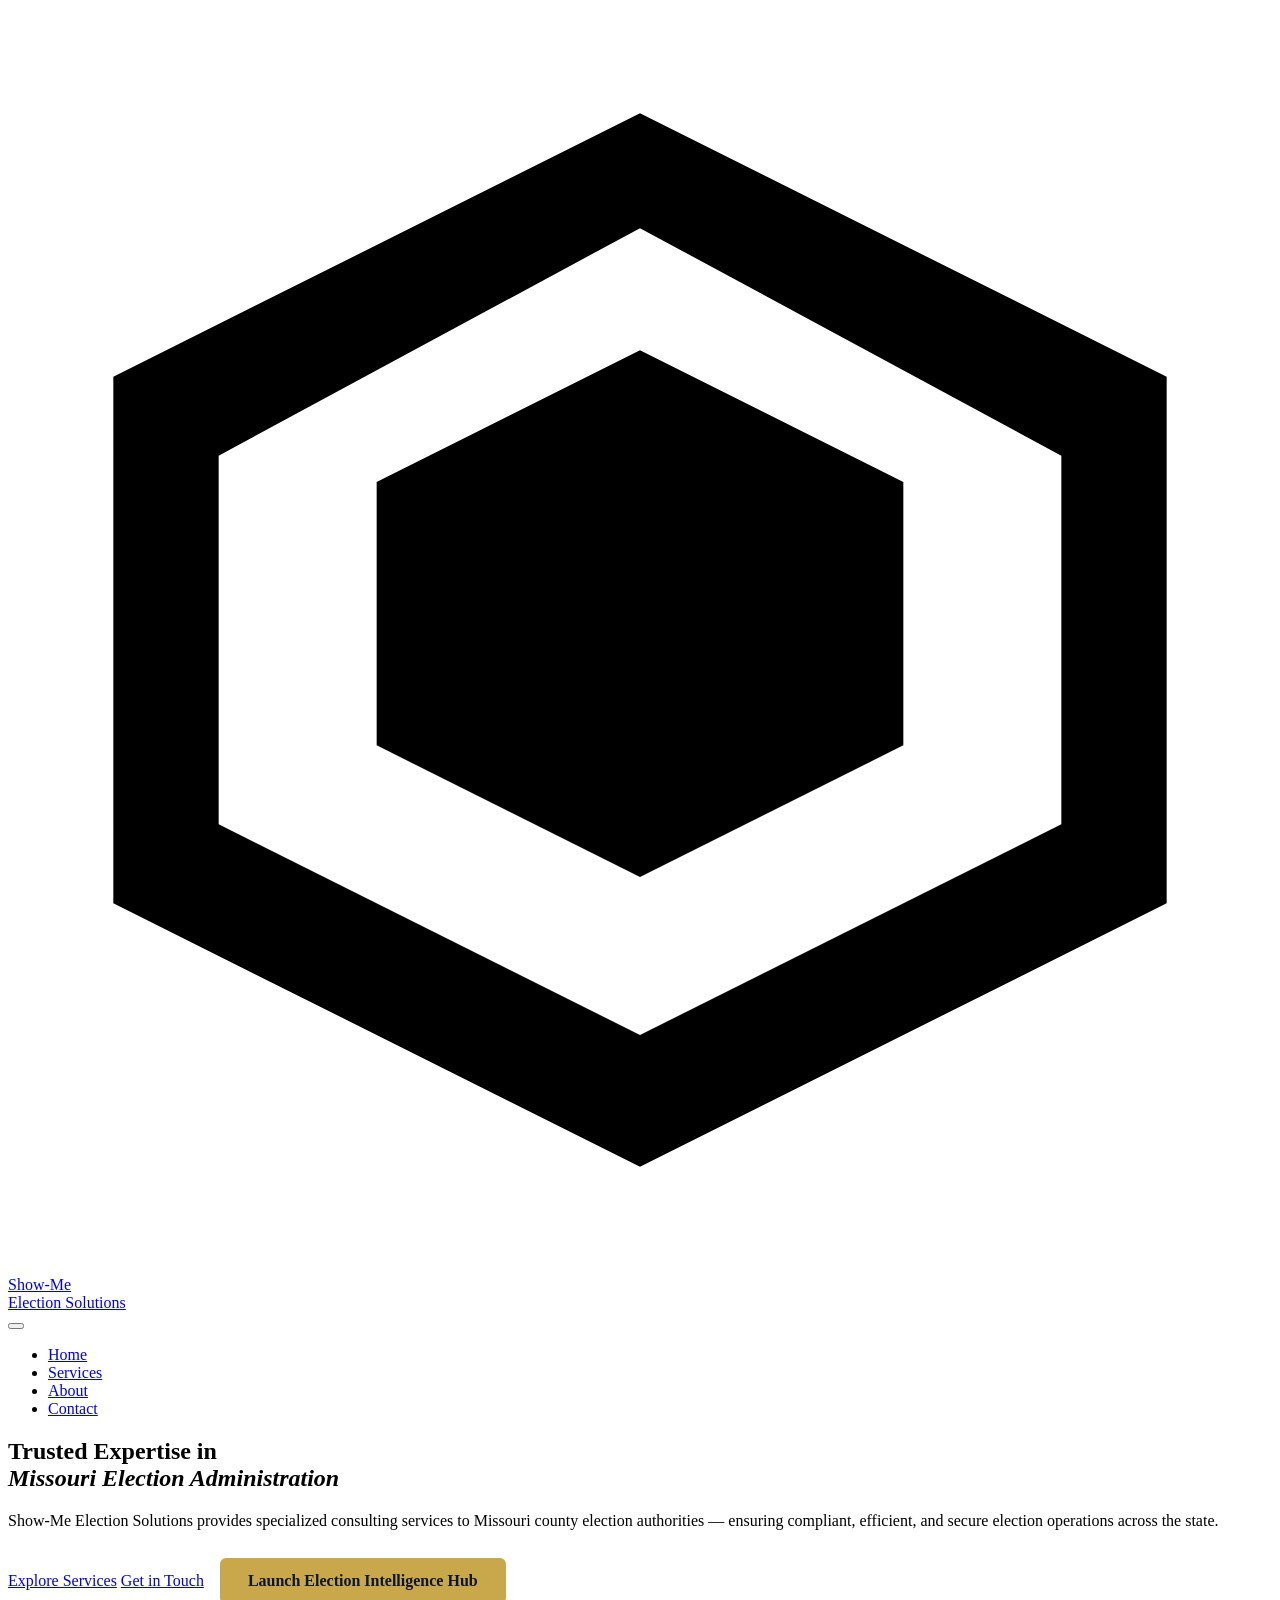
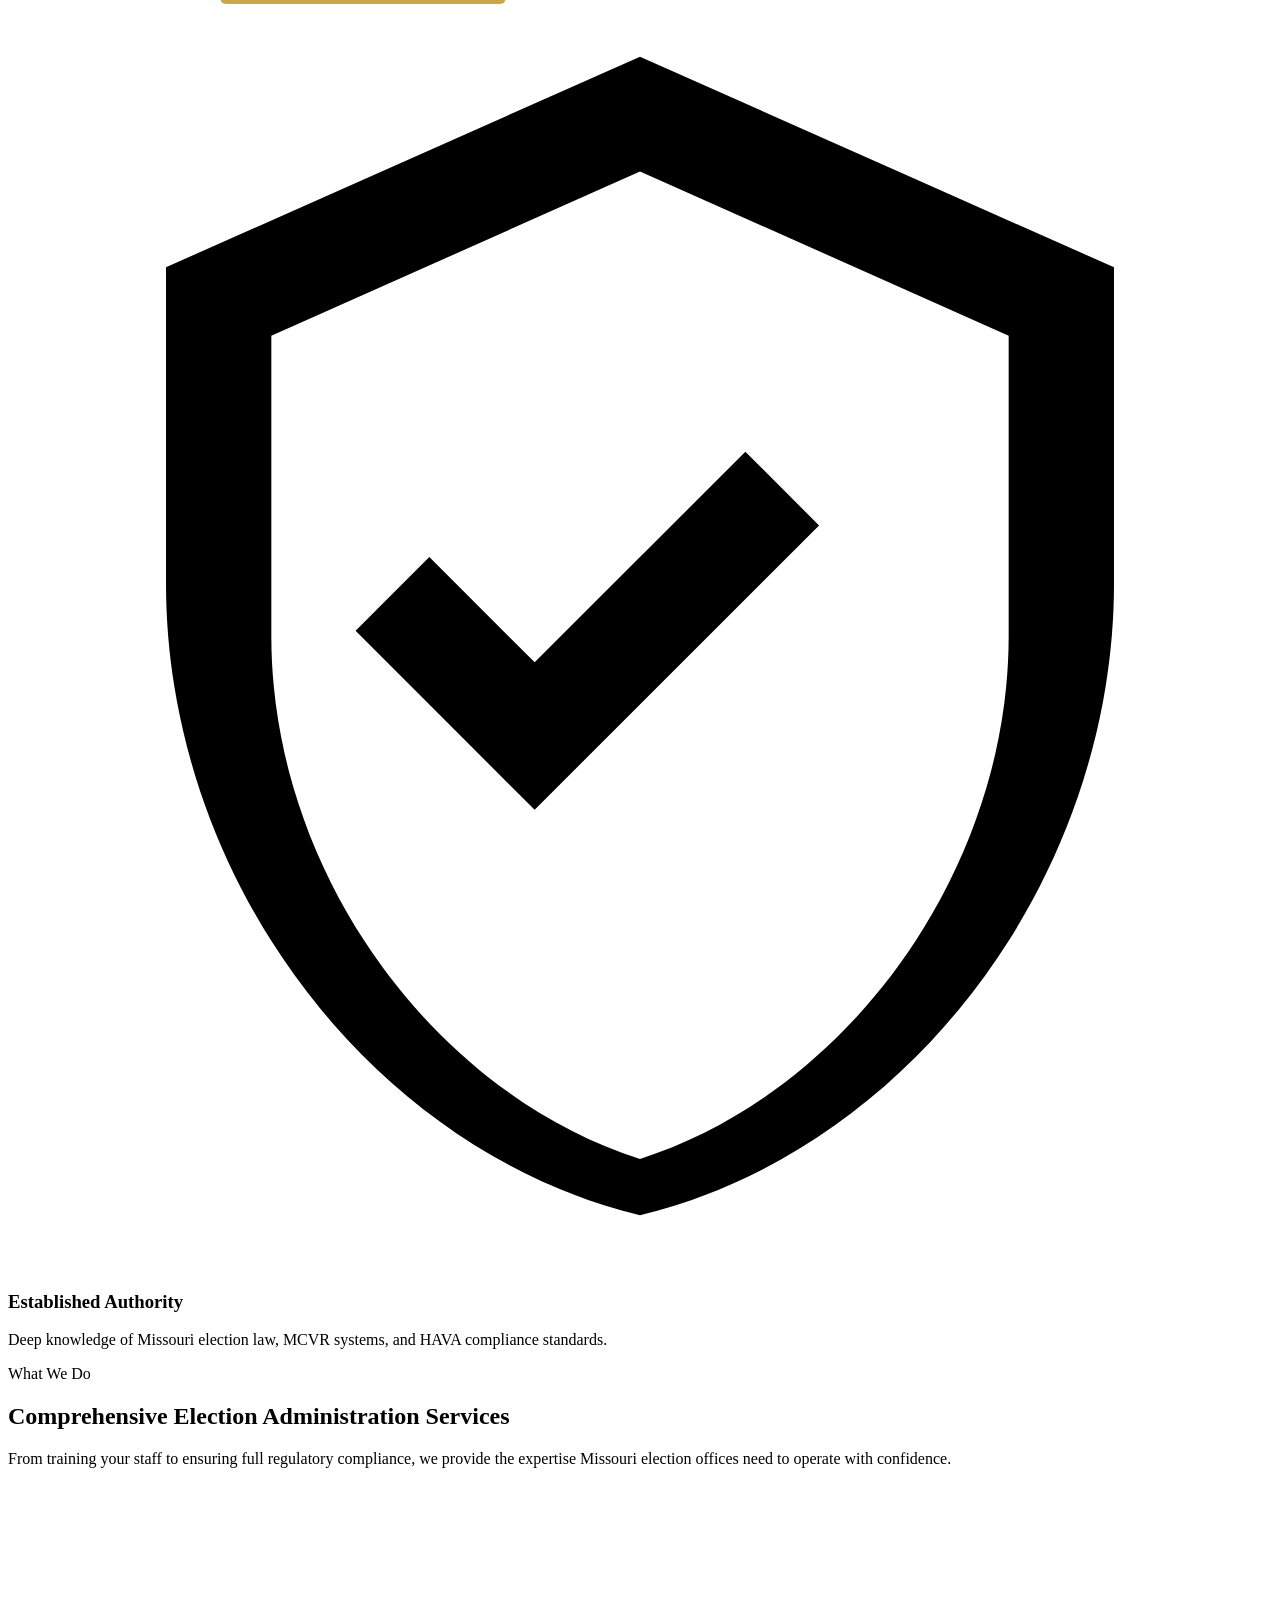
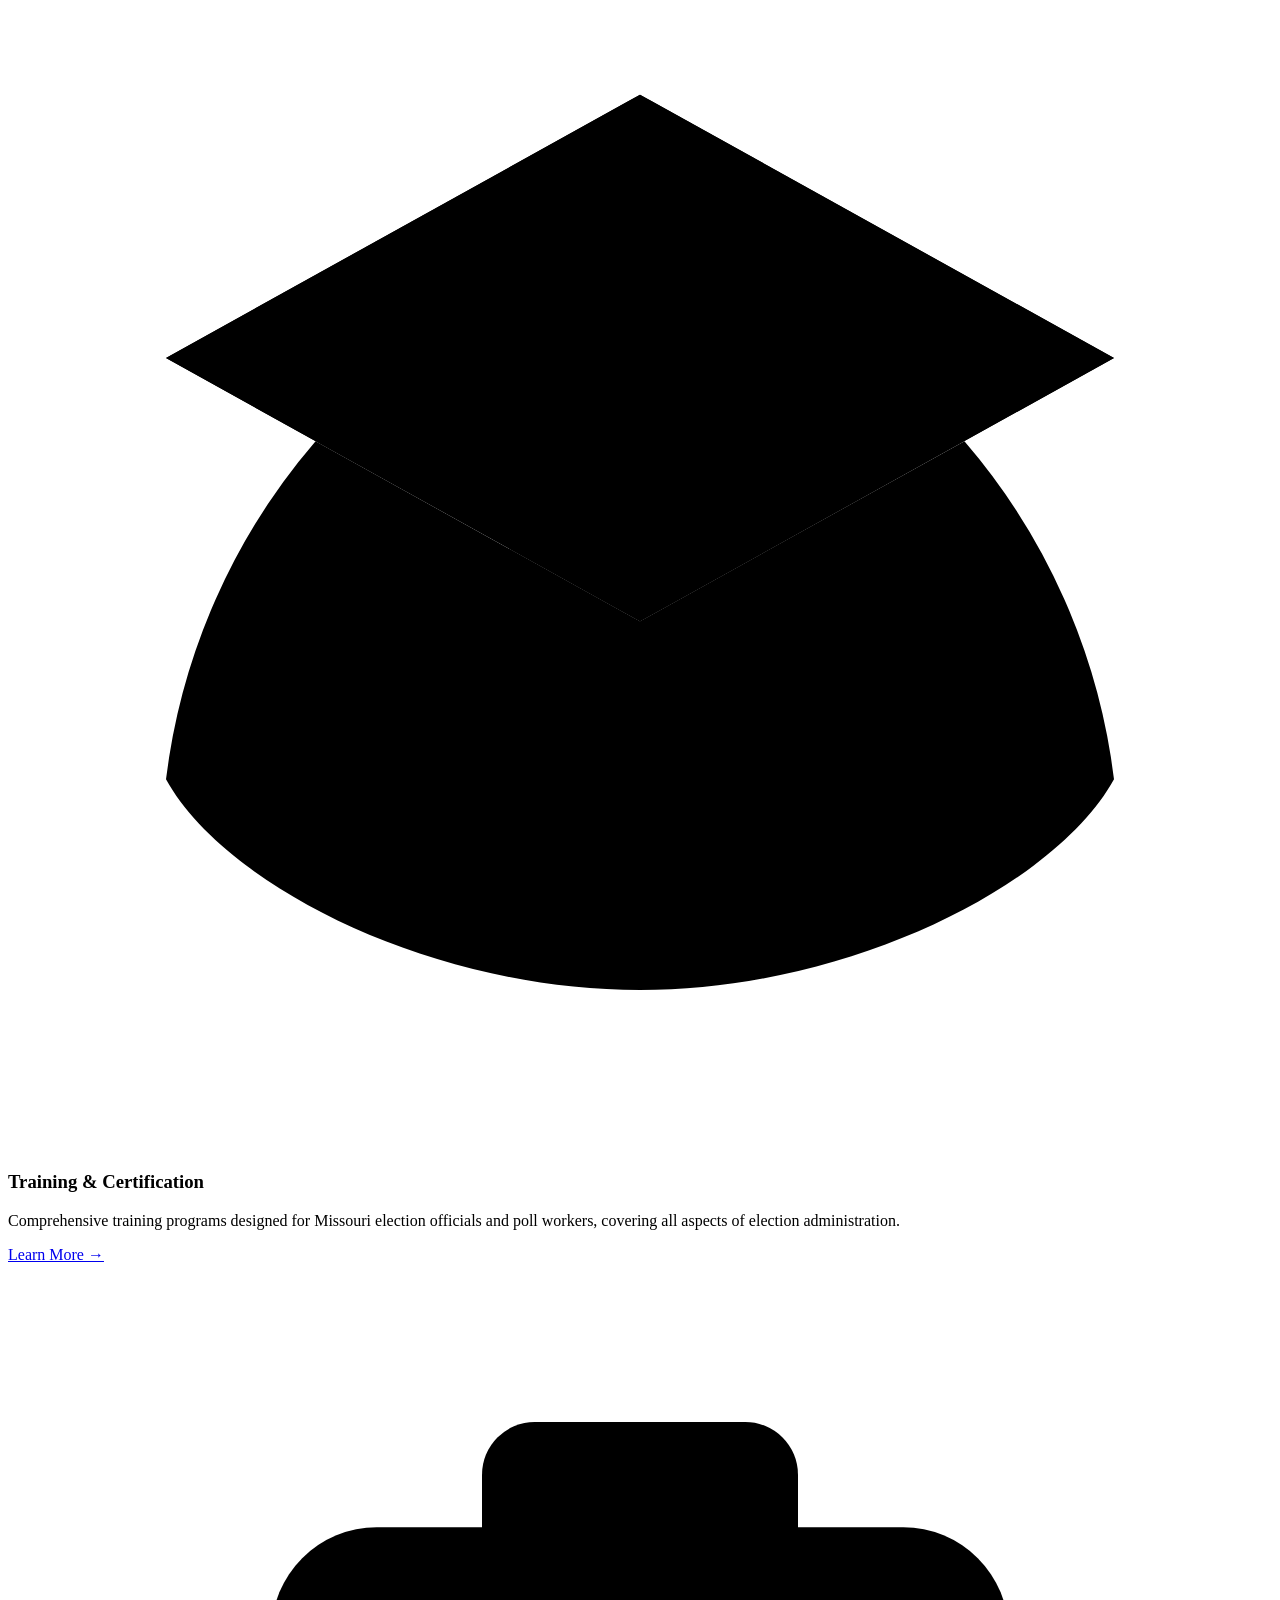
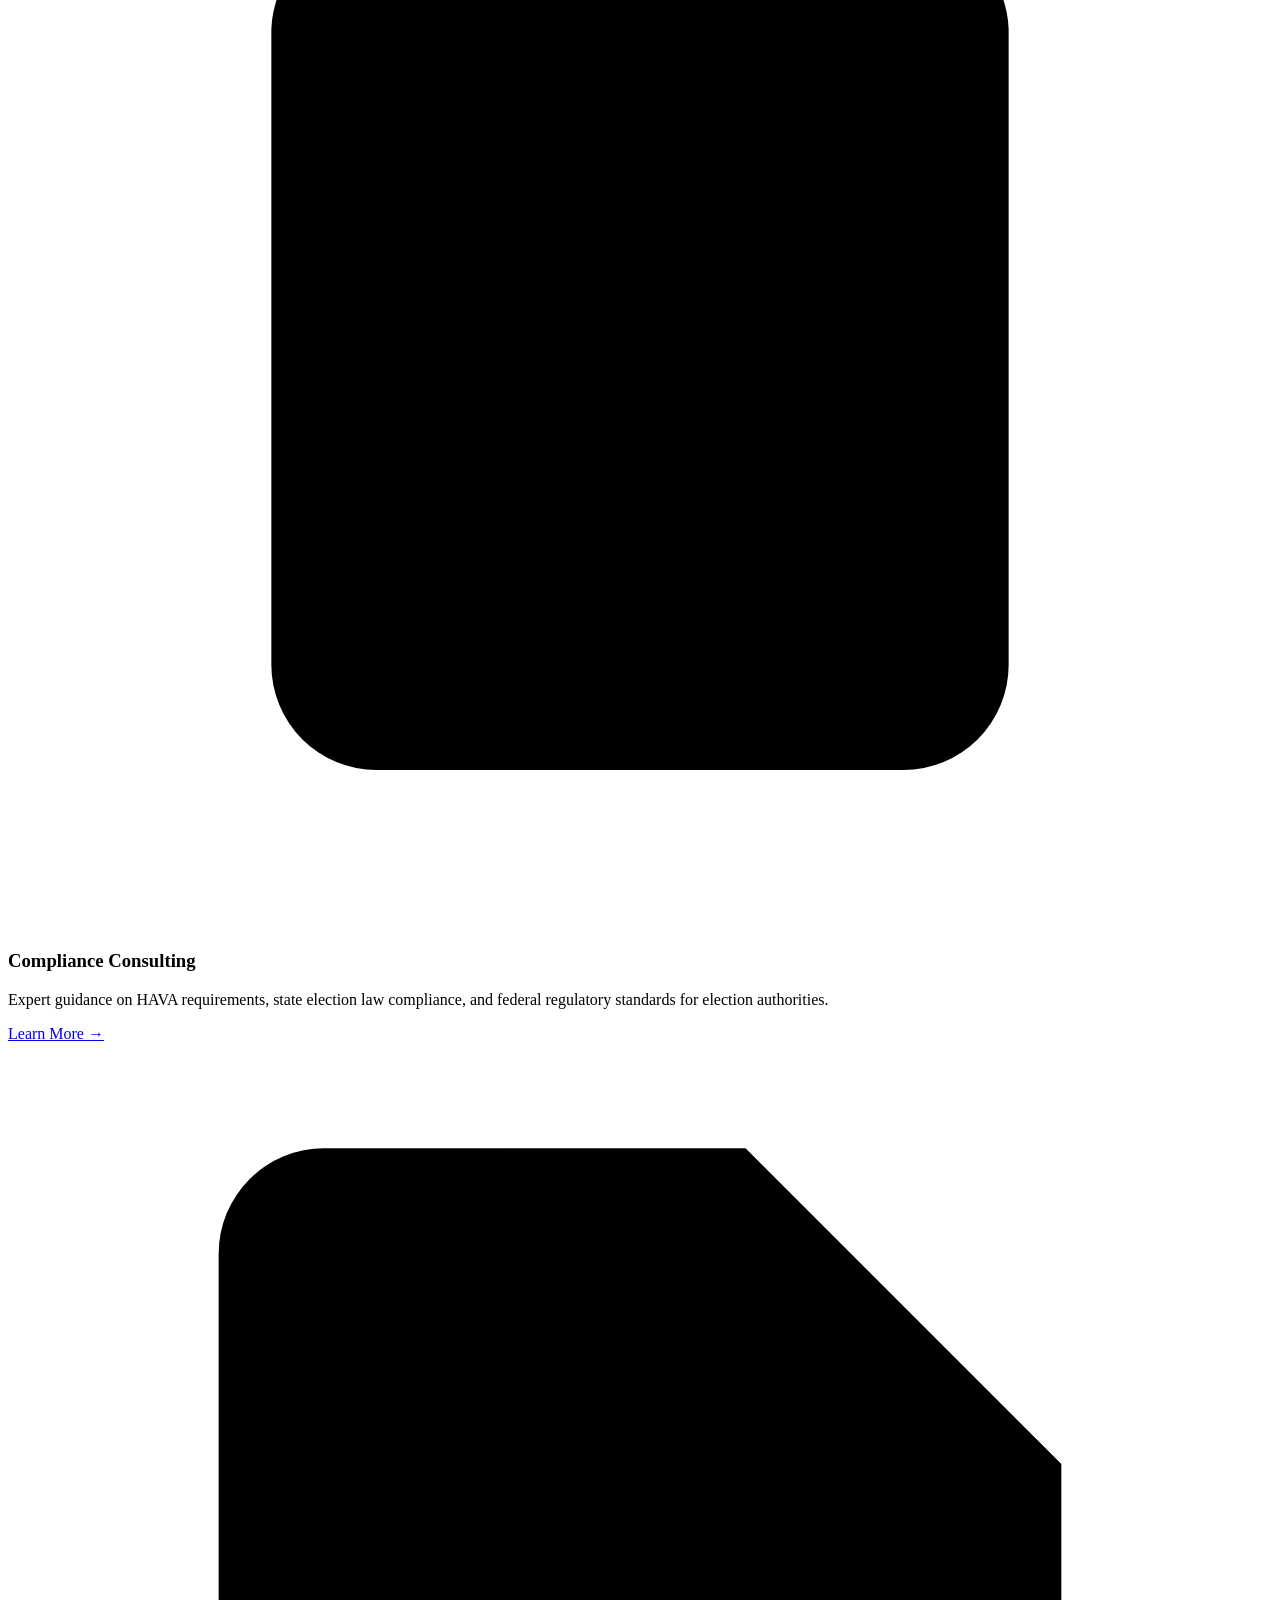
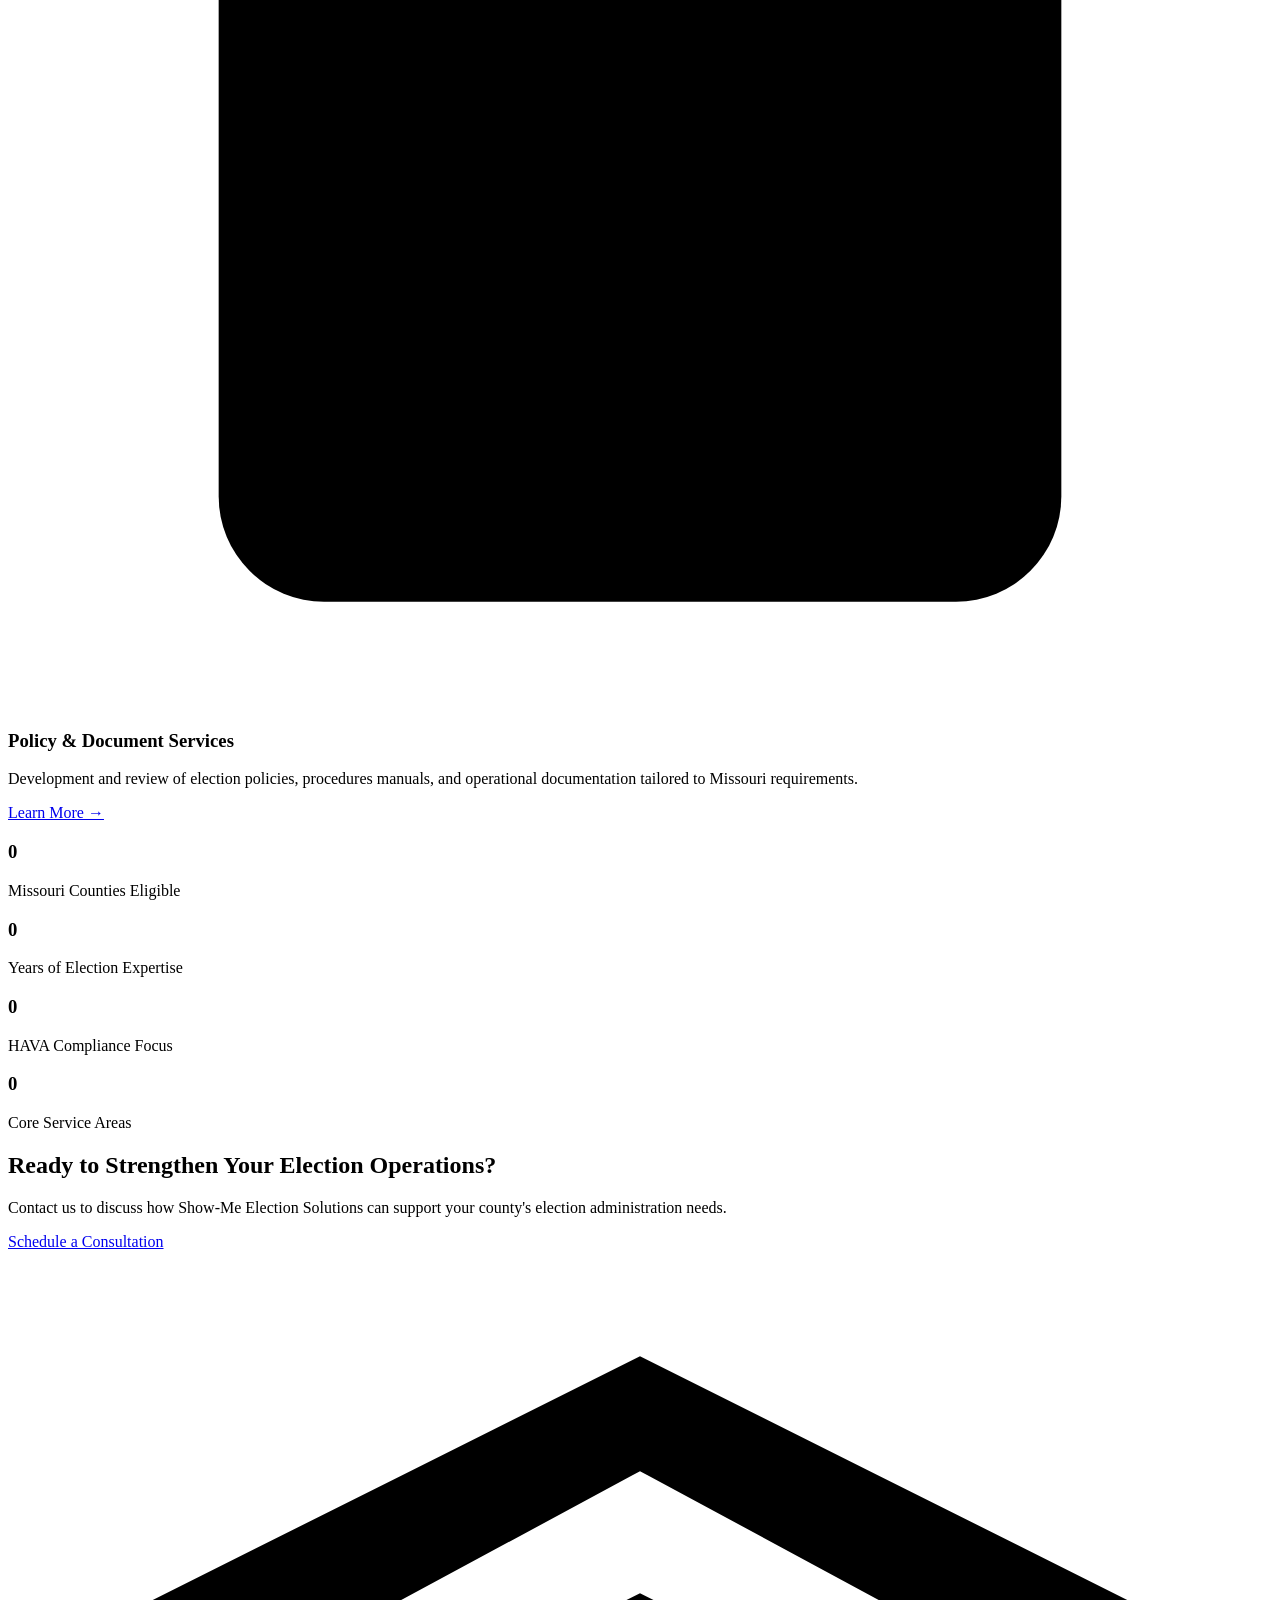
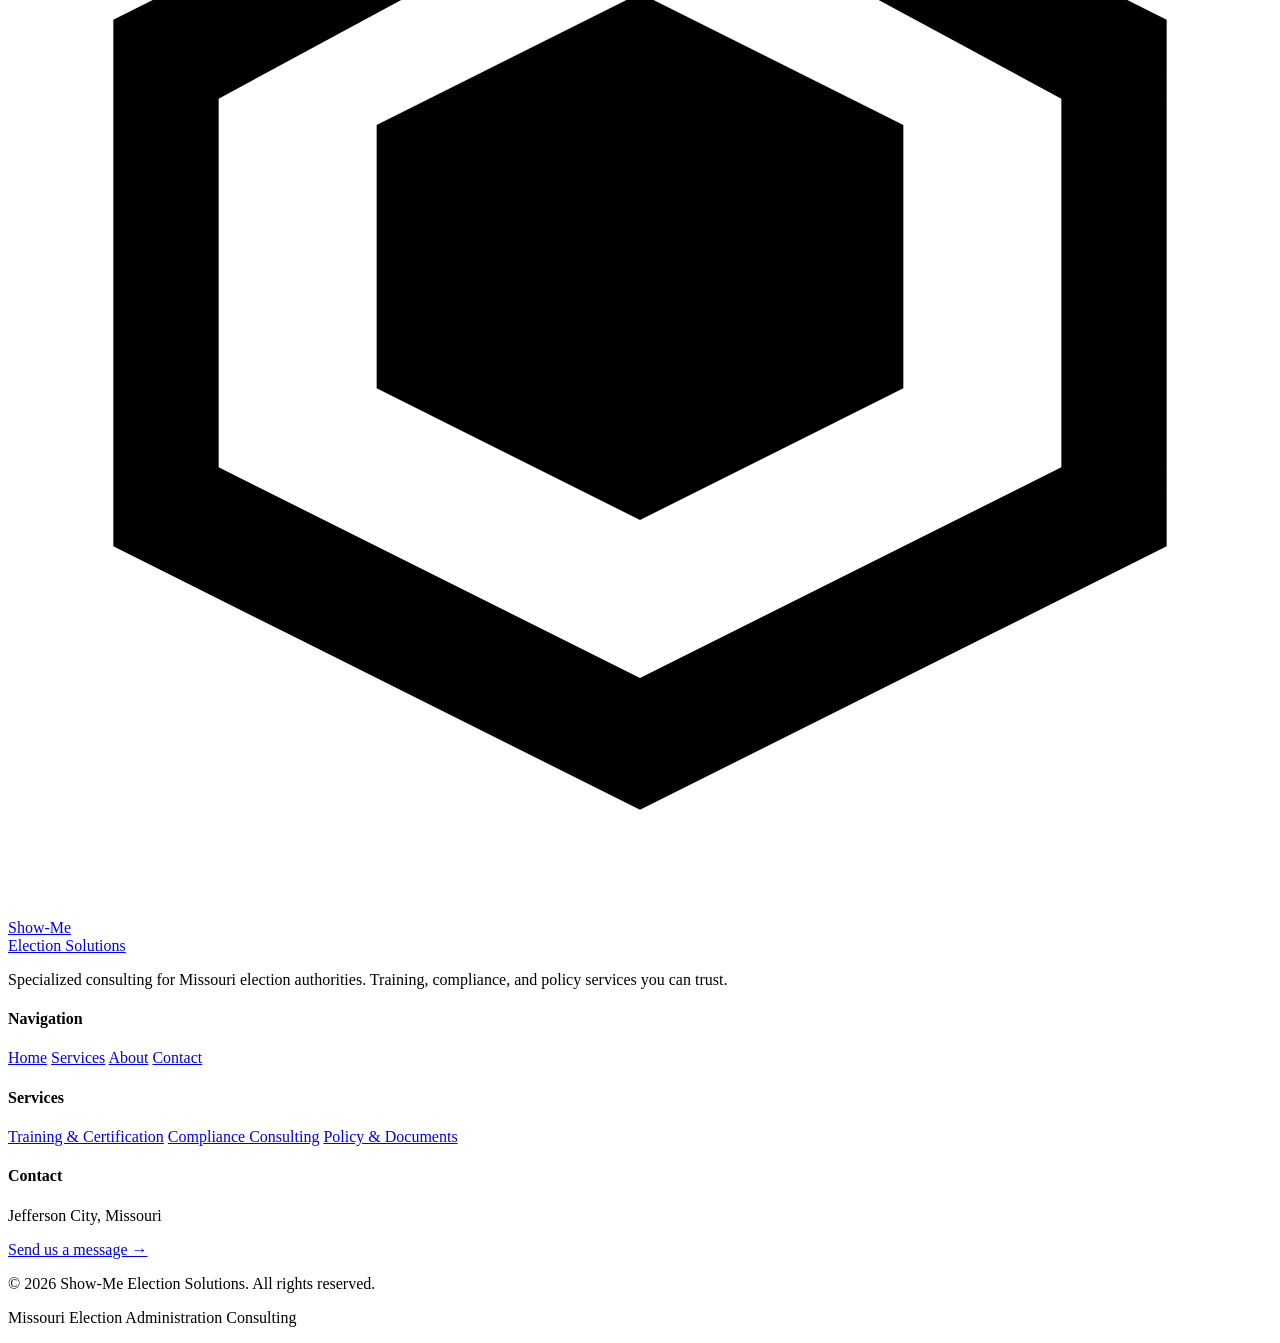
==== index.html @ 9c200816 "Add files via upload" ====
<!DOCTYPE html>
<html lang="en">
<head>
  <meta charset="UTF-8">
  <meta name="viewport" content="width=device-width, initial-scale=1.0">
  <title>Show-Me Election Solutions — Missouri Election Administration Consulting</title>
  <meta name="description" content="Missouri's trusted partner in election administration consulting. Training, compliance, and policy services for county election authorities.">
  <link rel="preconnect" href="https://fonts.googleapis.com">
  <link rel="preconnect" href="https://fonts.gstatic.com" crossorigin>
  <link href="https://fonts.googleapis.com/css2?family=Inter:wght@400;500;600;700&family=Playfair+Display:wght@600;700;800&display=swap" rel="stylesheet">
  <link rel="stylesheet" href="css/styles.css">
</head>
<body>

  <!-- ======== Header ======== -->
  <header class="site-header">
    <div class="container">
      <a href="index.html" class="logo">
        <div class="logo-icon">
          <svg viewBox="0 0 24 24"><path d="M12 2L2 7v10l10 5 10-5V7L12 2zm0 2.18L20 8.5v7l-8 4-8-4v-7l8-4.32z"/><path d="M12 6.5l-5 2.5v5l5 2.5 5-2.5v-5l-5-2.5z"/></svg>
        </div>
        <div class="logo-text">Show-Me<br><span>Election Solutions</span></div>
      </a>
      <button class="nav-toggle" aria-label="Toggle navigation" aria-expanded="false">
        <span></span><span></span><span></span>
      </button>
      <nav class="main-nav">
        <ul>
          <li><a href="index.html" class="active">Home</a></li>
          <li><a href="services.html">Services</a></li>
          <li><a href="about.html">About</a></li>
          <li><a href="contact.html">Contact</a></li>
        </ul>
      </nav>
    </div>
  </header>

  <!-- ======== Hero ======== -->
  <section class="hero">
    <div class="container">
      <div class="hero-content">
        <h1>Trusted Expertise in<br><em>Missouri Election Administration</em></h1>
        <p>Show-Me Election Solutions provides specialized consulting services to Missouri county election authorities — ensuring compliant, efficient, and secure election operations across the state.</p>
        <div class="hero-buttons">
          <a href="services.html" class="btn btn-gold">Explore Services</a>
          <a href="contact.html" class="btn btn-outline">Get in Touch</a>
          <a href="/hub.html" style="display:inline-block;background:#C9A84C;color:#0B1628;padding:14px 28px;border-radius:6px;font-weight:700;text-decoration:none;font-size:16px;margin-top:12px;margin-left:12px;">Launch Election Intelligence Hub</a>
        </div>
      </div>
      <div class="hero-visual">
        <div class="hero-badge">
          <svg viewBox="0 0 24 24"><path d="M12 1L3 5v6c0 5.55 3.84 10.74 9 12 5.16-1.26 9-6.45 9-12V5l-9-4zm0 2.18l7 3.12v5.7c0 4.47-3.07 8.67-7 9.93-3.93-1.26-7-5.46-7-9.93V6.3l7-3.12z"/><path d="M10 12.5l-2-2-1.4 1.4L10 15.3l5.4-5.4-1.4-1.4z"/></svg>
          <h3>Established Authority</h3>
          <p>Deep knowledge of Missouri election law, MCVR systems, and HAVA compliance standards.</p>
        </div>
      </div>
    </div>
  </section>

  <!-- ======== Services Overview ======== -->
  <section class="services-overview">
    <div class="container">
      <div class="text-center">
        <span class="section-label">What We Do</span>
        <h2 class="section-heading">Comprehensive Election Administration Services</h2>
        <p class="section-intro center">From training your staff to ensuring full regulatory compliance, we provide the expertise Missouri election offices need to operate with confidence.</p>
      </div>
      <div class="services-grid">
        <!-- Card 1 -->
        <div class="service-card">
          <div class="icon-wrap">
            <svg viewBox="0 0 24 24"><path d="M12 14l9-5-9-5-9 5 9 5z"/><path d="M12 14l6.16-3.42A12.08 12.08 0 0 1 21 17c-1.1 2-5 4-9 4s-7.9-2-9-4a12.08 12.08 0 0 1 2.84-6.42L12 14z"/><path d="M12 14l9-5-9-5-9 5 9 5z"/><line x1="3" y1="9" x2="3" y2="15"/></svg>
          </div>
          <h3>Training &amp; Certification</h3>
          <p>Comprehensive training programs designed for Missouri election officials and poll workers, covering all aspects of election administration.</p>
          <a href="services.html" class="card-link">Learn More &rarr;</a>
        </div>
        <!-- Card 2 -->
        <div class="service-card">
          <div class="icon-wrap">
            <svg viewBox="0 0 24 24"><path d="M9 5H7a2 2 0 0 0-2 2v12a2 2 0 0 0 2 2h10a2 2 0 0 0 2-2V7a2 2 0 0 0-2-2h-2"/><rect x="9" y="3" width="6" height="4" rx="1"/><path d="M9 14l2 2 4-4"/></svg>
          </div>
          <h3>Compliance Consulting</h3>
          <p>Expert guidance on HAVA requirements, state election law compliance, and federal regulatory standards for election authorities.</p>
          <a href="services.html" class="card-link">Learn More &rarr;</a>
        </div>
        <!-- Card 3 -->
        <div class="service-card">
          <div class="icon-wrap">
            <svg viewBox="0 0 24 24"><path d="M14 2H6a2 2 0 0 0-2 2v16a2 2 0 0 0 2 2h12a2 2 0 0 0 2-2V8l-6-6z"/><polyline points="14 2 14 8 20 8"/><line x1="16" y1="13" x2="8" y2="13"/><line x1="16" y1="17" x2="8" y2="17"/><line x1="10" y1="9" x2="8" y2="9"/></svg>
          </div>
          <h3>Policy &amp; Document Services</h3>
          <p>Development and review of election policies, procedures manuals, and operational documentation tailored to Missouri requirements.</p>
          <a href="services.html" class="card-link">Learn More &rarr;</a>
        </div>
      </div>
    </div>
  </section>

  <!-- ======== Trust Bar ======== -->
  <section class="trust-bar">
    <div class="container">
      <div class="trust-grid">
        <div class="trust-item">
          <h3 data-count="114" data-suffix="">0</h3>
          <p>Missouri Counties Eligible</p>
        </div>
        <div class="trust-item">
          <h3 data-count="20" data-suffix="+">0</h3>
          <p>Years of Election Expertise</p>
        </div>
        <div class="trust-item">
          <h3 data-count="100" data-suffix="%">0</h3>
          <p>HAVA Compliance Focus</p>
        </div>
        <div class="trust-item">
          <h3 data-count="3" data-suffix="">0</h3>
          <p>Core Service Areas</p>
        </div>
      </div>
    </div>
  </section>

  <!-- ======== CTA Banner ======== -->
  <section class="cta-banner">
    <div class="container">
      <h2>Ready to Strengthen Your Election Operations?</h2>
      <p>Contact us to discuss how Show-Me Election Solutions can support your county's election administration needs.</p>
      <a href="contact.html" class="btn btn-gold">Schedule a Consultation</a>
    </div>
  </section>

  <!-- ======== Footer ======== -->
  <footer class="site-footer">
    <div class="container">
      <div class="footer-grid">
        <div class="footer-brand">
          <a href="index.html" class="logo">
            <div class="logo-icon">
              <svg viewBox="0 0 24 24"><path d="M12 2L2 7v10l10 5 10-5V7L12 2zm0 2.18L20 8.5v7l-8 4-8-4v-7l8-4.32z"/><path d="M12 6.5l-5 2.5v5l5 2.5 5-2.5v-5l-5-2.5z"/></svg>
            </div>
            <div class="logo-text">Show-Me<br><span>Election Solutions</span></div>
          </a>
          <p>Specialized consulting for Missouri election authorities. Training, compliance, and policy services you can trust.</p>
        </div>
        <div class="footer-col">
          <h4>Navigation</h4>
          <a href="index.html">Home</a>
          <a href="services.html">Services</a>
          <a href="about.html">About</a>
          <a href="contact.html">Contact</a>
        </div>
        <div class="footer-col">
          <h4>Services</h4>
          <a href="services.html">Training &amp; Certification</a>
          <a href="services.html">Compliance Consulting</a>
          <a href="services.html">Policy &amp; Documents</a>
        </div>
        <div class="footer-col">
          <h4>Contact</h4>
          <p>Jefferson City, Missouri</p>
          <p style="margin-top:8px"><a href="contact.html">Send us a message &rarr;</a></p>
        </div>
      </div>
      <div class="footer-bottom">
        <p>&copy; 2026 Show-Me Election Solutions. All rights reserved.</p>
        <p>Missouri Election Administration Consulting</p>
      </div>
    </div>
  </footer>

  <script src="js/main.js"></script>
</body>
</html>
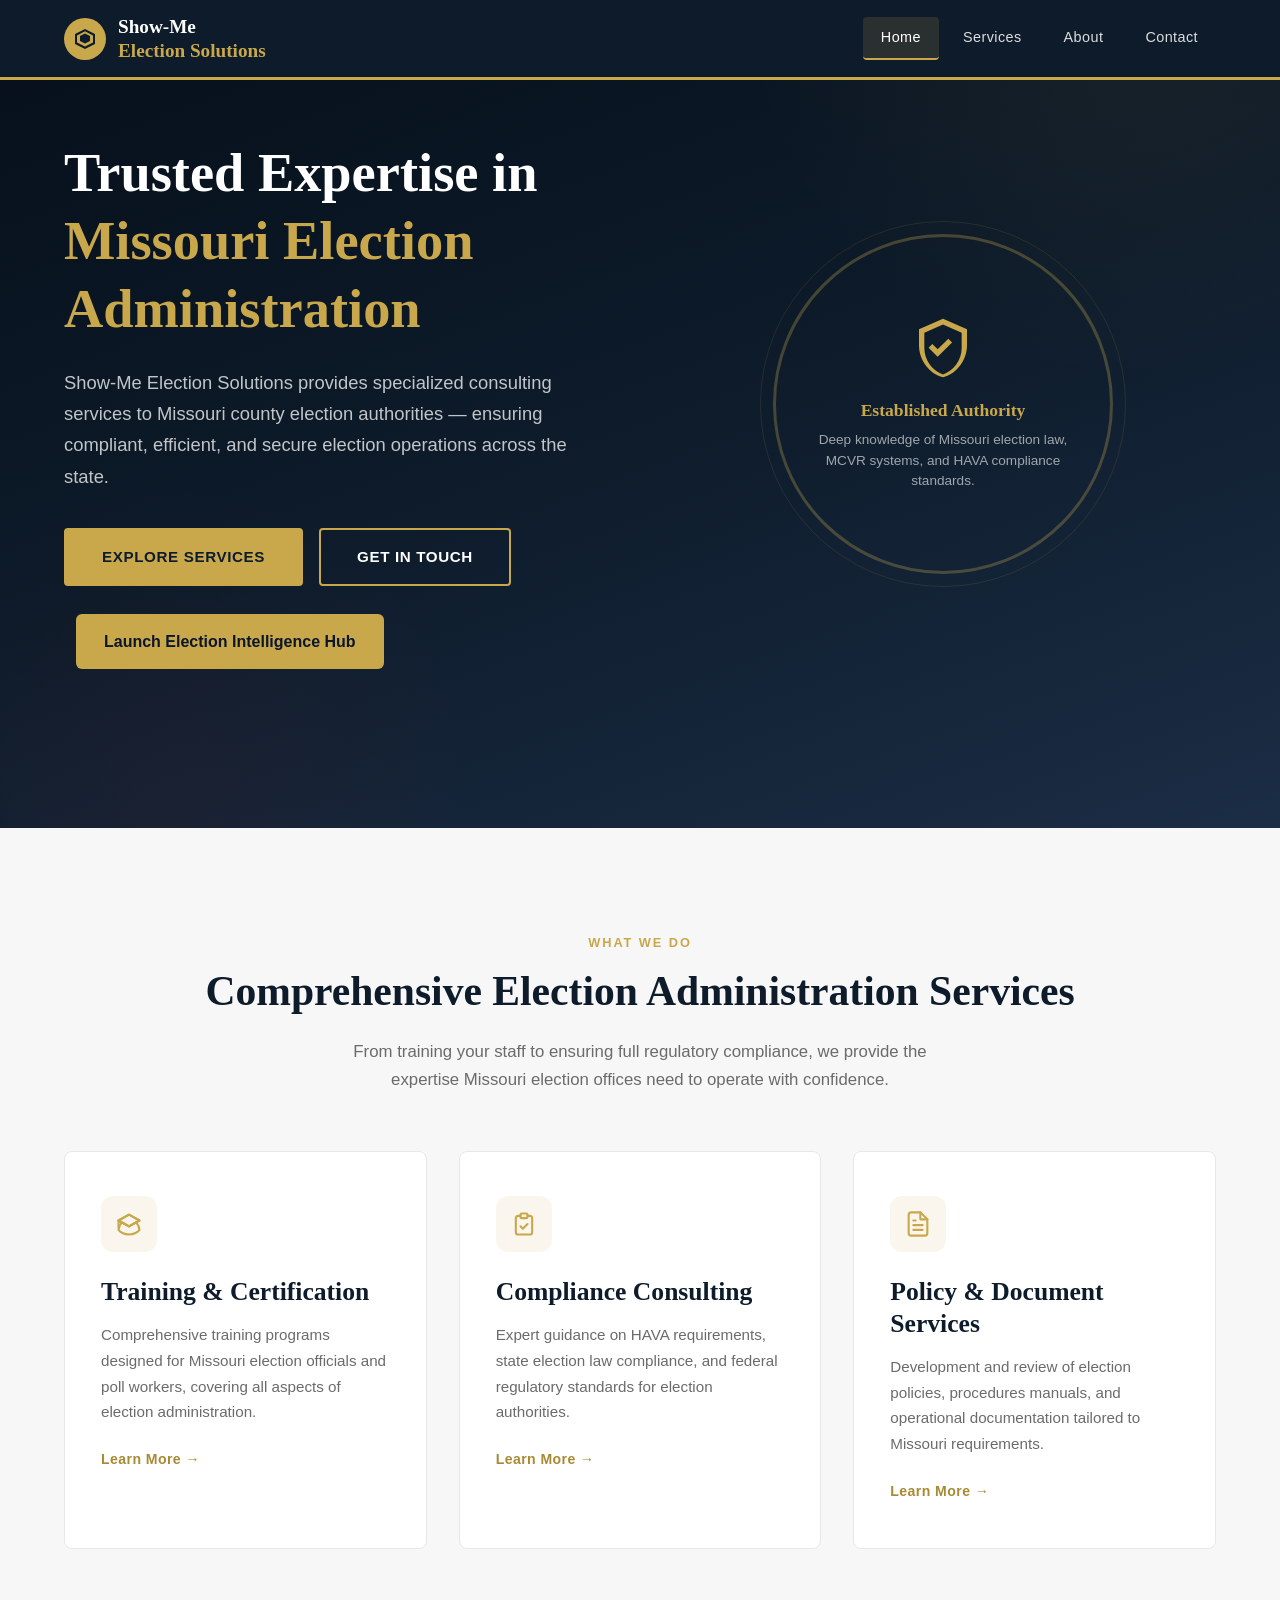
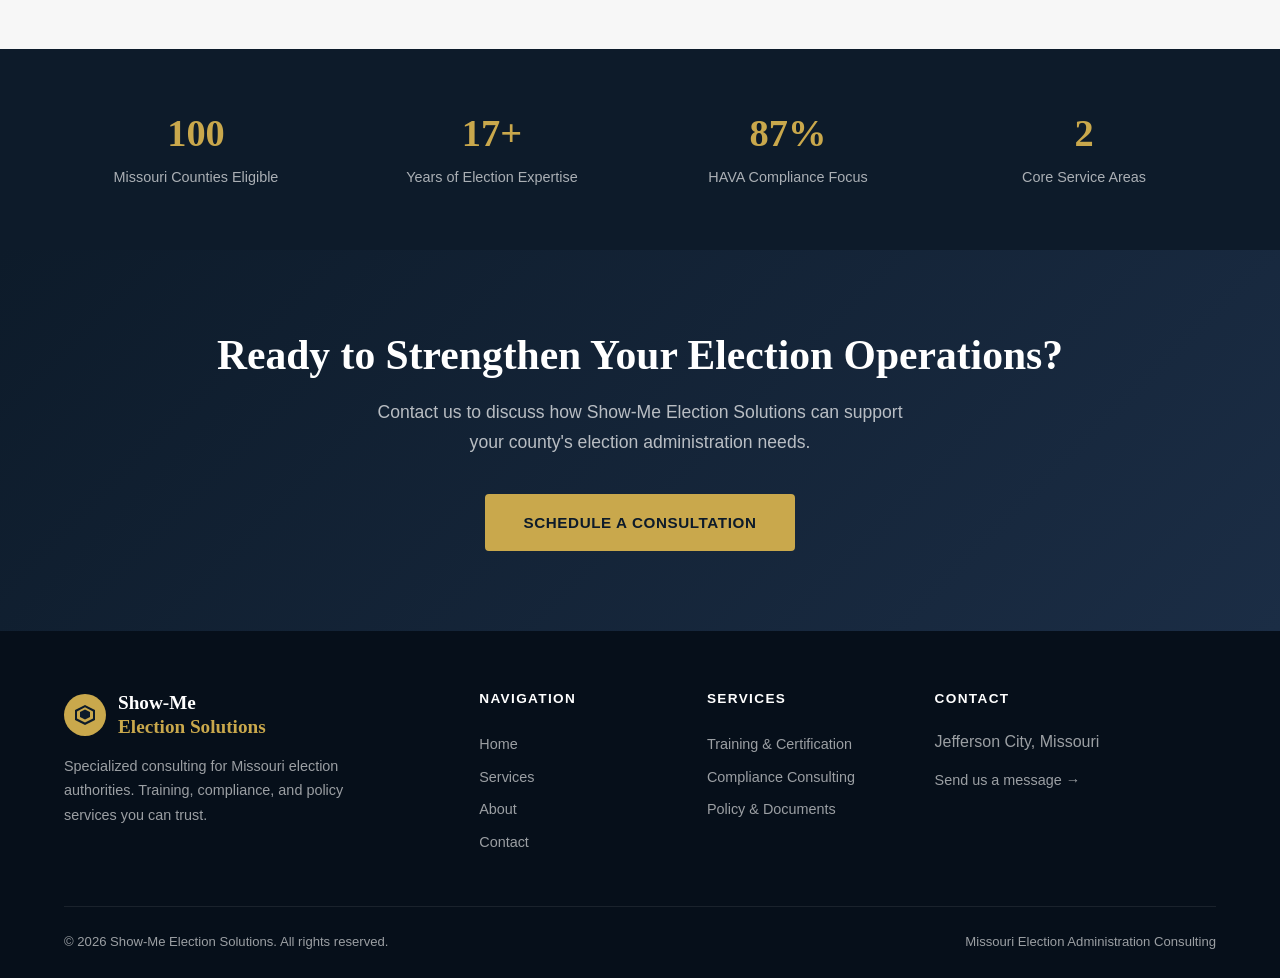
==== commit d7eb282a: "Update link to Election Intelligence Hub" ====
--- a/index.html
+++ b/index.html
@@ -44,7 +44,7 @@
         <div class="hero-buttons">
           <a href="services.html" class="btn btn-gold">Explore Services</a>
           <a href="contact.html" class="btn btn-outline">Get in Touch</a>
-          <a href="/hub.html" style="display:inline-block;background:#C9A84C;color:#0B1628;padding:14px 28px;border-radius:6px;font-weight:700;text-decoration:none;font-size:16px;margin-top:12px;margin-left:12px;">Launch Election Intelligence Hub</a>
+          <a href="hub.html" style="display:inline-block;background:#C9A84C;color:#0B1628;padding:14px 28px;border-radius:6px;font-weight:700;text-decoration:none;font-size:16px;margin-top:12px;margin-left:12px;">Launch Election Intelligence Hub</a>
         </div>
       </div>
       <div class="hero-visual">
--- a/css/styles.css
+++ b/css/styles.css
@@ -0,0 +1,726 @@
+/* ============================================
+   Show-Me Election Solutions — Master Stylesheet
+   Colors: Navy #0D1B2A | Gold #C9A84C | Red #B22222
+   ============================================ */
+
+/* ---------- Reset & Base ---------- */
+*, *::before, *::after { box-sizing: border-box; margin: 0; padding: 0; }
+
+:root {
+  --navy:  #0D1B2A;
+  --navy-light: #1B2D45;
+  --navy-dark: #060F1A;
+  --gold:  #C9A84C;
+  --gold-light: #D4BA6A;
+  --gold-dark: #A88A34;
+  --red:   #B22222;
+  --red-light: #C93C3C;
+  --white: #FFFFFF;
+  --off-white: #F5F5F0;
+  --gray-100: #F7F7F7;
+  --gray-200: #E8E8E8;
+  --gray-300: #D1D1D1;
+  --gray-600: #6B6B6B;
+  --gray-800: #333333;
+  --font-heading: 'Playfair Display', Georgia, serif;
+  --font-body: 'Inter', -apple-system, BlinkMacSystemFont, sans-serif;
+  --max-width: 1200px;
+  --header-height: 80px;
+  --transition: 0.3s ease;
+}
+
+html { scroll-behavior: smooth; font-size: 16px; }
+
+body {
+  font-family: var(--font-body);
+  color: var(--gray-800);
+  line-height: 1.7;
+  background: var(--white);
+  -webkit-font-smoothing: antialiased;
+}
+
+img { max-width: 100%; display: block; }
+a   { text-decoration: none; color: inherit; }
+ul  { list-style: none; }
+
+.container { width: 90%; max-width: var(--max-width); margin: 0 auto; }
+
+/* ---------- Typography ---------- */
+h1, h2, h3, h4 { font-family: var(--font-heading); font-weight: 700; line-height: 1.25; color: var(--navy); }
+h1 { font-size: clamp(2.2rem, 5vw, 3.4rem); }
+h2 { font-size: clamp(1.8rem, 3.5vw, 2.6rem); }
+h3 { font-size: clamp(1.25rem, 2.5vw, 1.6rem); }
+
+/* ---------- Buttons ---------- */
+.btn {
+  display: inline-block;
+  padding: 14px 36px;
+  border-radius: 4px;
+  font-family: var(--font-body);
+  font-weight: 600;
+  font-size: 0.95rem;
+  letter-spacing: 0.04em;
+  text-transform: uppercase;
+  cursor: pointer;
+  transition: all var(--transition);
+  border: 2px solid transparent;
+}
+.btn-gold {
+  background: var(--gold);
+  color: var(--navy);
+  border-color: var(--gold);
+}
+.btn-gold:hover {
+  background: var(--gold-dark);
+  border-color: var(--gold-dark);
+}
+.btn-outline {
+  background: transparent;
+  color: var(--white);
+  border-color: var(--gold);
+}
+.btn-outline:hover {
+  background: var(--gold);
+  color: var(--navy);
+}
+.btn-red {
+  background: var(--red);
+  color: var(--white);
+  border-color: var(--red);
+}
+.btn-red:hover {
+  background: var(--red-light);
+  border-color: var(--red-light);
+}
+
+/* ---------- Header / Nav ---------- */
+.site-header {
+  position: fixed;
+  top: 0; left: 0; right: 0;
+  z-index: 1000;
+  height: var(--header-height);
+  background: var(--navy);
+  border-bottom: 3px solid var(--gold);
+  transition: background var(--transition);
+}
+.site-header .container {
+  display: flex;
+  align-items: center;
+  justify-content: space-between;
+  height: 100%;
+}
+.logo {
+  display: flex;
+  align-items: center;
+  gap: 12px;
+}
+.logo-icon {
+  width: 42px; height: 42px;
+  background: var(--gold);
+  border-radius: 50%;
+  display: flex;
+  align-items: center;
+  justify-content: center;
+}
+.logo-icon svg { width: 24px; height: 24px; fill: var(--navy); }
+.logo-text {
+  font-family: var(--font-heading);
+  font-size: 1.2rem;
+  font-weight: 700;
+  color: var(--white);
+  line-height: 1.2;
+}
+.logo-text span { color: var(--gold); }
+
+.main-nav ul { display: flex; gap: 6px; }
+.main-nav a {
+  display: block;
+  padding: 8px 18px;
+  color: rgba(255,255,255,0.85);
+  font-size: 0.9rem;
+  font-weight: 500;
+  letter-spacing: 0.03em;
+  border-radius: 4px;
+  transition: all var(--transition);
+}
+.main-nav a:hover,
+.main-nav a.active {
+  color: var(--white);
+  background: rgba(201,168,76,0.15);
+}
+.main-nav a.active { border-bottom: 2px solid var(--gold); }
+
+/* Mobile nav toggle */
+.nav-toggle {
+  display: none;
+  flex-direction: column;
+  gap: 5px;
+  background: none;
+  border: none;
+  cursor: pointer;
+  padding: 6px;
+}
+.nav-toggle span {
+  width: 26px; height: 2px;
+  background: var(--white);
+  border-radius: 2px;
+  transition: all var(--transition);
+}
+
+/* ---------- Hero ---------- */
+.hero {
+  position: relative;
+  min-height: 92vh;
+  display: flex;
+  align-items: center;
+  background: linear-gradient(160deg, var(--navy-dark) 0%, var(--navy) 50%, var(--navy-light) 100%);
+  overflow: hidden;
+  padding-top: var(--header-height);
+}
+.hero::before {
+  content: '';
+  position: absolute;
+  top: -50%; right: -20%;
+  width: 800px; height: 800px;
+  background: radial-gradient(circle, rgba(201,168,76,0.07) 0%, transparent 70%);
+  border-radius: 50%;
+}
+.hero::after {
+  content: '';
+  position: absolute;
+  bottom: -30%; left: -10%;
+  width: 600px; height: 600px;
+  background: radial-gradient(circle, rgba(178,34,34,0.05) 0%, transparent 70%);
+  border-radius: 50%;
+}
+.hero .container {
+  position: relative; z-index: 2;
+  display: grid;
+  grid-template-columns: 1fr 1fr;
+  gap: 60px;
+  align-items: center;
+}
+.hero-content h1 { color: var(--white); margin-bottom: 24px; }
+.hero-content h1 em {
+  font-style: normal;
+  color: var(--gold);
+}
+.hero-content p {
+  color: rgba(255,255,255,0.75);
+  font-size: 1.15rem;
+  margin-bottom: 36px;
+  max-width: 520px;
+}
+.hero-buttons { display: flex; gap: 16px; flex-wrap: wrap; }
+
+.hero-visual {
+  display: flex;
+  justify-content: center;
+  align-items: center;
+}
+.hero-badge {
+  width: 340px; height: 340px;
+  border: 3px solid rgba(201,168,76,0.3);
+  border-radius: 50%;
+  display: flex;
+  flex-direction: column;
+  align-items: center;
+  justify-content: center;
+  text-align: center;
+  padding: 40px;
+  position: relative;
+}
+.hero-badge::before {
+  content: '';
+  position: absolute;
+  inset: -16px;
+  border: 1px solid rgba(201,168,76,0.12);
+  border-radius: 50%;
+}
+.hero-badge svg {
+  width: 64px; height: 64px;
+  fill: var(--gold);
+  margin-bottom: 20px;
+}
+.hero-badge h3 {
+  color: var(--gold);
+  font-size: 1.1rem;
+  margin-bottom: 8px;
+}
+.hero-badge p {
+  color: rgba(255,255,255,0.6);
+  font-size: 0.85rem;
+  line-height: 1.5;
+}
+
+/* ---------- Section Defaults ---------- */
+section { padding: 100px 0; }
+
+.section-label {
+  display: inline-block;
+  font-size: 0.8rem;
+  font-weight: 700;
+  letter-spacing: 0.15em;
+  text-transform: uppercase;
+  color: var(--gold);
+  margin-bottom: 12px;
+}
+.section-heading {
+  margin-bottom: 20px;
+}
+.section-intro {
+  color: var(--gray-600);
+  font-size: 1.05rem;
+  max-width: 640px;
+  margin-bottom: 56px;
+}
+.section-intro.center { margin-left: auto; margin-right: auto; text-align: center; }
+.text-center { text-align: center; }
+
+/* ---------- Services Grid (Home) ---------- */
+.services-overview { background: var(--gray-100); }
+
+.services-grid {
+  display: grid;
+  grid-template-columns: repeat(3, 1fr);
+  gap: 32px;
+}
+.service-card {
+  background: var(--white);
+  border-radius: 8px;
+  padding: 44px 36px;
+  border: 1px solid var(--gray-200);
+  transition: all var(--transition);
+  position: relative;
+  overflow: hidden;
+}
+.service-card::before {
+  content: '';
+  position: absolute;
+  top: 0; left: 0; right: 0;
+  height: 4px;
+  background: var(--gold);
+  transform: scaleX(0);
+  transform-origin: left;
+  transition: transform var(--transition);
+}
+.service-card:hover::before { transform: scaleX(1); }
+.service-card:hover {
+  box-shadow: 0 12px 40px rgba(13,27,42,0.08);
+  transform: translateY(-4px);
+}
+.service-card .icon-wrap {
+  width: 56px; height: 56px;
+  background: rgba(201,168,76,0.1);
+  border-radius: 12px;
+  display: flex;
+  align-items: center;
+  justify-content: center;
+  margin-bottom: 24px;
+}
+.service-card .icon-wrap svg {
+  width: 28px; height: 28px;
+  stroke: var(--gold);
+  fill: none;
+  stroke-width: 1.8;
+  stroke-linecap: round;
+  stroke-linejoin: round;
+}
+.service-card h3 { margin-bottom: 14px; }
+.service-card p { color: var(--gray-600); font-size: 0.95rem; margin-bottom: 20px; }
+.service-card .card-link {
+  font-size: 0.88rem;
+  font-weight: 600;
+  color: var(--gold-dark);
+  letter-spacing: 0.03em;
+  transition: color var(--transition);
+}
+.service-card .card-link:hover { color: var(--red); }
+
+/* ---------- Trust Bar ---------- */
+.trust-bar {
+  background: var(--navy);
+  padding: 60px 0;
+}
+.trust-grid {
+  display: grid;
+  grid-template-columns: repeat(4, 1fr);
+  gap: 32px;
+  text-align: center;
+}
+.trust-item h3 {
+  font-size: 2.4rem;
+  color: var(--gold);
+  margin-bottom: 8px;
+}
+.trust-item p {
+  color: rgba(255,255,255,0.65);
+  font-size: 0.9rem;
+}
+
+/* ---------- CTA Banner ---------- */
+.cta-banner {
+  background: linear-gradient(135deg, var(--navy) 0%, var(--navy-light) 100%);
+  padding: 80px 0;
+  text-align: center;
+}
+.cta-banner h2 { color: var(--white); margin-bottom: 16px; }
+.cta-banner p {
+  color: rgba(255,255,255,0.7);
+  font-size: 1.1rem;
+  max-width: 560px;
+  margin: 0 auto 36px;
+}
+
+/* ---------- Services Page ---------- */
+.page-hero {
+  padding: 160px 0 80px;
+  background: linear-gradient(160deg, var(--navy-dark) 0%, var(--navy) 100%);
+  text-align: center;
+}
+.page-hero h1 { color: var(--white); margin-bottom: 16px; }
+.page-hero p {
+  color: rgba(255,255,255,0.7);
+  font-size: 1.1rem;
+  max-width: 600px;
+  margin: 0 auto;
+}
+
+.service-detail {
+  padding: 80px 0;
+  border-bottom: 1px solid var(--gray-200);
+}
+.service-detail:last-of-type { border-bottom: none; }
+
+.service-detail .container {
+  display: grid;
+  grid-template-columns: 1fr 1fr;
+  gap: 60px;
+  align-items: center;
+}
+.service-detail:nth-child(even) .service-detail-content { order: 2; }
+.service-detail:nth-child(even) .service-detail-visual { order: 1; }
+
+.service-detail-content .section-label { margin-bottom: 10px; }
+.service-detail-content h2 { margin-bottom: 20px; }
+.service-detail-content > p {
+  color: var(--gray-600);
+  margin-bottom: 28px;
+  font-size: 1.02rem;
+}
+.service-features {
+  display: flex;
+  flex-direction: column;
+  gap: 14px;
+}
+.service-features li {
+  display: flex;
+  align-items: flex-start;
+  gap: 12px;
+  font-size: 0.95rem;
+  color: var(--gray-800);
+}
+.service-features li svg {
+  width: 20px; height: 20px;
+  flex-shrink: 0;
+  stroke: var(--gold);
+  fill: none;
+  stroke-width: 2;
+  margin-top: 2px;
+}
+
+.service-detail-visual {
+  background: var(--gray-100);
+  border-radius: 12px;
+  padding: 48px;
+  display: flex;
+  align-items: center;
+  justify-content: center;
+  min-height: 320px;
+}
+.service-detail-visual .visual-icon {
+  width: 120px; height: 120px;
+  border-radius: 50%;
+  background: rgba(201,168,76,0.12);
+  display: flex;
+  align-items: center;
+  justify-content: center;
+}
+.service-detail-visual .visual-icon svg {
+  width: 56px; height: 56px;
+  stroke: var(--gold);
+  fill: none;
+  stroke-width: 1.5;
+}
+
+/* ---------- About Page ---------- */
+.about-intro {
+  padding: 80px 0;
+}
+.about-intro .container {
+  display: grid;
+  grid-template-columns: 1fr 1fr;
+  gap: 60px;
+  align-items: center;
+}
+.about-intro-text h2 { margin-bottom: 20px; }
+.about-intro-text p {
+  color: var(--gray-600);
+  margin-bottom: 16px;
+  font-size: 1.02rem;
+}
+.about-visual {
+  background: linear-gradient(135deg, var(--navy) 0%, var(--navy-light) 100%);
+  border-radius: 12px;
+  padding: 48px;
+  text-align: center;
+  color: var(--white);
+}
+.about-visual .seal {
+  width: 140px; height: 140px;
+  margin: 0 auto 24px;
+  border: 3px solid var(--gold);
+  border-radius: 50%;
+  display: flex;
+  align-items: center;
+  justify-content: center;
+}
+.about-visual .seal svg {
+  width: 64px; height: 64px;
+  fill: var(--gold);
+}
+.about-visual h3 { color: var(--gold); margin-bottom: 8px; font-size: 1.2rem; }
+.about-visual p { color: rgba(255,255,255,0.65); font-size: 0.95rem; }
+
+.expertise-section {
+  background: var(--gray-100);
+  padding: 80px 0;
+}
+.expertise-grid {
+  display: grid;
+  grid-template-columns: repeat(3, 1fr);
+  gap: 32px;
+  margin-top: 48px;
+}
+.expertise-card {
+  background: var(--white);
+  border-radius: 8px;
+  padding: 36px 30px;
+  border-left: 4px solid var(--gold);
+}
+.expertise-card h3 { font-size: 1.15rem; margin-bottom: 12px; }
+.expertise-card p { color: var(--gray-600); font-size: 0.93rem; }
+
+.values-section { padding: 80px 0; }
+.values-grid {
+  display: grid;
+  grid-template-columns: repeat(3, 1fr);
+  gap: 32px;
+  margin-top: 48px;
+}
+.value-item { text-align: center; padding: 20px; }
+.value-item .value-icon {
+  width: 64px; height: 64px;
+  margin: 0 auto 20px;
+  background: rgba(13,27,42,0.06);
+  border-radius: 50%;
+  display: flex;
+  align-items: center;
+  justify-content: center;
+}
+.value-item .value-icon svg {
+  width: 28px; height: 28px;
+  stroke: var(--navy);
+  fill: none;
+  stroke-width: 1.8;
+}
+.value-item h3 { font-size: 1.1rem; margin-bottom: 10px; }
+.value-item p { color: var(--gray-600); font-size: 0.93rem; }
+
+/* ---------- Contact Page ---------- */
+.contact-section { padding: 80px 0; }
+.contact-layout {
+  display: grid;
+  grid-template-columns: 1fr 1fr;
+  gap: 60px;
+}
+.contact-info h2 { margin-bottom: 16px; }
+.contact-info > p { color: var(--gray-600); margin-bottom: 32px; font-size: 1.02rem; }
+.contact-details { display: flex; flex-direction: column; gap: 24px; }
+.contact-detail-item {
+  display: flex;
+  align-items: flex-start;
+  gap: 16px;
+}
+.contact-detail-item .cd-icon {
+  width: 48px; height: 48px;
+  background: rgba(201,168,76,0.1);
+  border-radius: 10px;
+  display: flex;
+  align-items: center;
+  justify-content: center;
+  flex-shrink: 0;
+}
+.contact-detail-item .cd-icon svg {
+  width: 22px; height: 22px;
+  stroke: var(--gold);
+  fill: none;
+  stroke-width: 1.8;
+}
+.contact-detail-item h4 {
+  font-family: var(--font-body);
+  font-weight: 600;
+  font-size: 0.95rem;
+  margin-bottom: 4px;
+  color: var(--navy);
+}
+.contact-detail-item p { color: var(--gray-600); font-size: 0.93rem; }
+
+/* Form */
+.contact-form-wrap {
+  background: var(--white);
+  border: 1px solid var(--gray-200);
+  border-radius: 12px;
+  padding: 44px;
+  box-shadow: 0 4px 24px rgba(13,27,42,0.06);
+}
+.contact-form-wrap h3 { margin-bottom: 28px; }
+
+.form-group { margin-bottom: 22px; }
+.form-row { display: grid; grid-template-columns: 1fr 1fr; gap: 20px; }
+.form-group label {
+  display: block;
+  font-size: 0.88rem;
+  font-weight: 600;
+  color: var(--navy);
+  margin-bottom: 6px;
+}
+.form-group input,
+.form-group select,
+.form-group textarea {
+  width: 100%;
+  padding: 12px 16px;
+  border: 1px solid var(--gray-300);
+  border-radius: 6px;
+  font-family: var(--font-body);
+  font-size: 0.95rem;
+  color: var(--gray-800);
+  transition: border-color var(--transition);
+  background: var(--white);
+}
+.form-group input:focus,
+.form-group select:focus,
+.form-group textarea:focus {
+  outline: none;
+  border-color: var(--gold);
+  box-shadow: 0 0 0 3px rgba(201,168,76,0.15);
+}
+.form-group textarea { resize: vertical; min-height: 100px; }
+.form-group select { cursor: pointer; appearance: none;
+  background-image: url("data:image/svg+xml,%3Csvg xmlns='http://www.w3.org/2000/svg' width='16' height='16' viewBox='0 0 24 24' fill='none' stroke='%236B6B6B' stroke-width='2'%3E%3Cpath d='M6 9l6 6 6-6'/%3E%3C/svg%3E");
+  background-repeat: no-repeat;
+  background-position: right 14px center;
+  padding-right: 40px;
+}
+.form-submit { margin-top: 8px; }
+.form-submit .btn { width: 100%; text-align: center; }
+
+.form-success {
+  display: none;
+  text-align: center;
+  padding: 40px 20px;
+}
+.form-success svg { width: 56px; height: 56px; stroke: var(--gold); fill: none; stroke-width: 1.5; margin: 0 auto 16px; }
+.form-success h3 { margin-bottom: 8px; }
+.form-success p { color: var(--gray-600); }
+
+/* ---------- Footer ---------- */
+.site-footer {
+  background: var(--navy-dark);
+  padding: 60px 0 0;
+  color: rgba(255,255,255,0.6);
+}
+.footer-grid {
+  display: grid;
+  grid-template-columns: 2fr 1fr 1fr 1.5fr;
+  gap: 40px;
+  padding-bottom: 48px;
+  border-bottom: 1px solid rgba(255,255,255,0.08);
+}
+.footer-brand .logo { margin-bottom: 16px; }
+.footer-brand p { font-size: 0.9rem; line-height: 1.7; max-width: 280px; }
+.footer-col h4 {
+  font-family: var(--font-body);
+  font-weight: 700;
+  font-size: 0.85rem;
+  letter-spacing: 0.1em;
+  text-transform: uppercase;
+  color: var(--white);
+  margin-bottom: 20px;
+}
+.footer-col a {
+  display: block;
+  padding: 4px 0;
+  font-size: 0.9rem;
+  transition: color var(--transition);
+}
+.footer-col a:hover { color: var(--gold); }
+
+.footer-bottom {
+  padding: 24px 0;
+  display: flex;
+  align-items: center;
+  justify-content: space-between;
+  font-size: 0.82rem;
+}
+.footer-bottom a { color: var(--gold); }
+.footer-bottom a:hover { text-decoration: underline; }
+
+/* ---------- Responsive ---------- */
+@media (max-width: 1024px) {
+  .hero .container { grid-template-columns: 1fr; text-align: center; }
+  .hero-content p { margin-left: auto; margin-right: auto; }
+  .hero-buttons { justify-content: center; }
+  .hero-visual { display: none; }
+  .services-grid,
+  .expertise-grid,
+  .values-grid { grid-template-columns: 1fr 1fr; }
+  .trust-grid { grid-template-columns: repeat(2, 1fr); }
+  .service-detail .container { grid-template-columns: 1fr; }
+  .service-detail:nth-child(even) .service-detail-content,
+  .service-detail:nth-child(even) .service-detail-visual { order: unset; }
+  .service-detail-visual { min-height: 240px; }
+  .about-intro .container { grid-template-columns: 1fr; }
+  .contact-layout { grid-template-columns: 1fr; }
+  .footer-grid { grid-template-columns: 1fr 1fr; }
+}
+
+@media (max-width: 768px) {
+  :root { --header-height: 68px; }
+  .nav-toggle { display: flex; }
+  .main-nav {
+    position: fixed;
+    top: var(--header-height);
+    left: 0; right: 0;
+    background: var(--navy);
+    padding: 20px;
+    border-top: 1px solid rgba(255,255,255,0.08);
+    transform: translateY(-110%);
+    transition: transform var(--transition);
+    z-index: 999;
+  }
+  .main-nav.open { transform: translateY(0); }
+  .main-nav ul { flex-direction: column; gap: 4px; }
+  .main-nav a { padding: 12px 16px; font-size: 1rem; }
+
+  section { padding: 60px 0; }
+  .hero { min-height: 80vh; }
+  .services-grid,
+  .expertise-grid,
+  .values-grid { grid-template-columns: 1fr; }
+  .trust-grid { grid-template-columns: 1fr 1fr; }
+  .form-row { grid-template-columns: 1fr; }
+  .footer-grid { grid-template-columns: 1fr; gap: 32px; }
+  .footer-bottom { flex-direction: column; gap: 8px; text-align: center; }
+  .page-hero { padding: 130px 0 60px; }
+}
